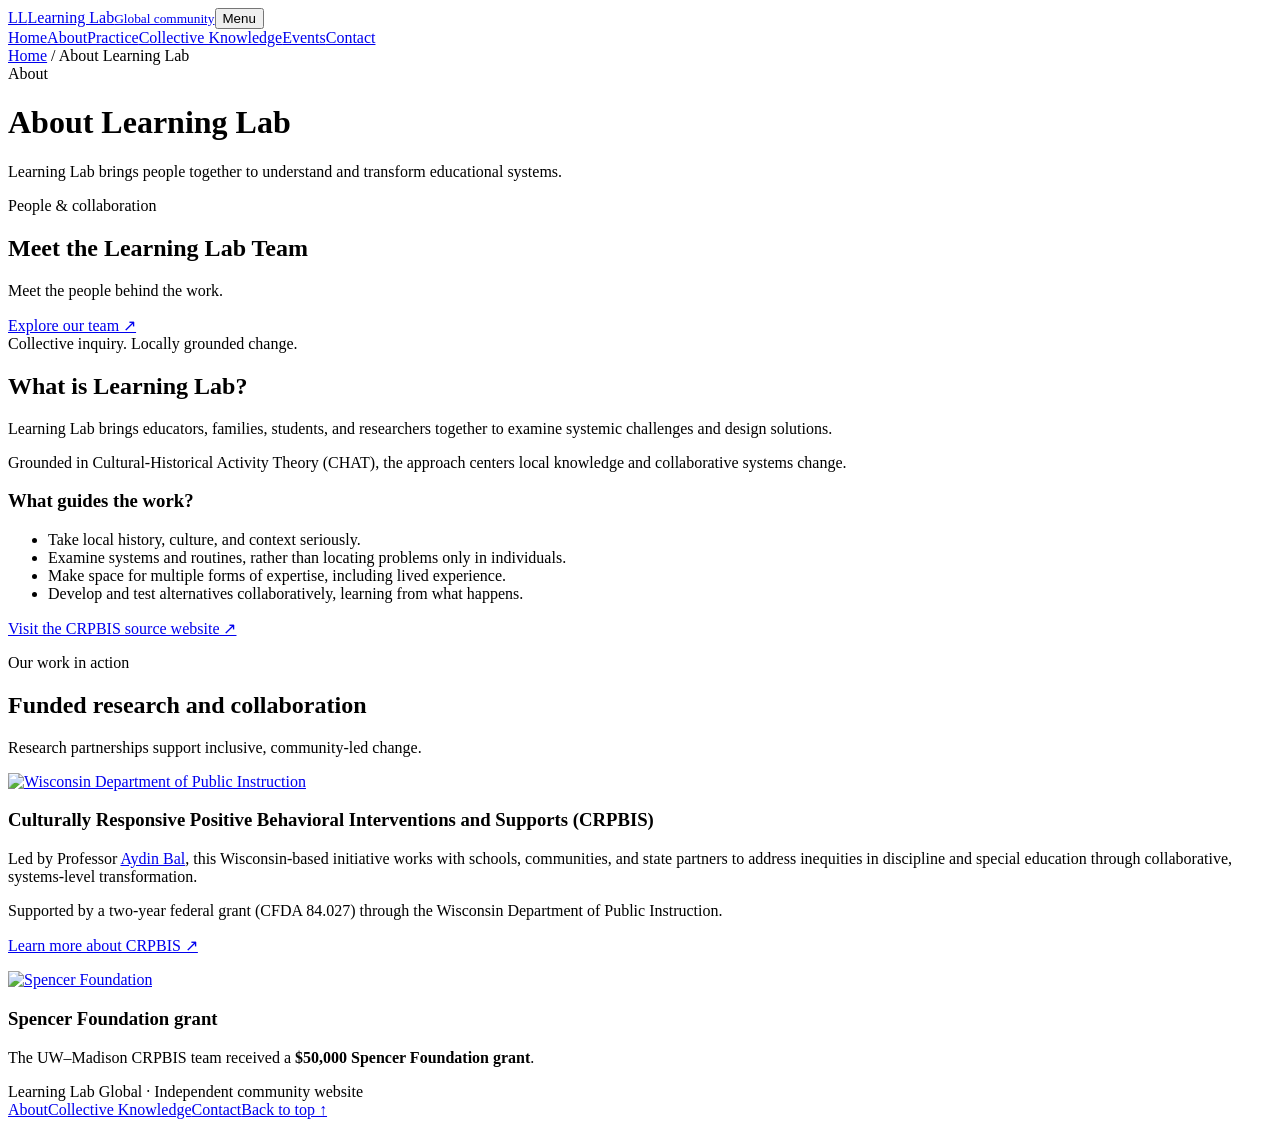
==== about.html @ 78730b58 "Add files via upload" ====
<!DOCTYPE html>

<html lang="en"><head><meta charset="utf-8"/><meta content="width=device-width, initial-scale=1" name="viewport"/><meta content="Learning Lab brings people together to understand and transform educational systems." name="description"/><title>About Learning Lab | Learning Lab Global</title><link href="https://fonts.googleapis.com" rel="preconnect"/><link crossorigin="" href="https://fonts.gstatic.com" rel="preconnect"/><link href="https://fonts.googleapis.com/css2?family=DM+Sans:wght@400;500;600;700;800&amp;family=Plus+Jakarta+Sans:wght@400;500;600;700;800&amp;display=swap" rel="stylesheet"/><link href="assets/style.css" rel="stylesheet"/></head><body id="top"><header><div class="wrap nav"><a class="brand" href="index.html"><span class="brandmark">LL</span><span>Learning Lab<small>Global community</small></span></a><button aria-controls="site-nav" aria-expanded="false" class="menu-button">Menu</button><nav aria-label="Main navigation" id="site-nav"><a href="index.html">Home</a><a aria-current="page" href="about.html">About</a><a href="practice.html">Practice</a><a href="products.html">Collective Knowledge</a><a href="events.html">Events</a><a href="contact.html">Contact</a></nav></div></header><main><div class="page-hero"><div class="wrap"><div class="breadcrumb"><a href="index.html">Home</a> / About Learning Lab</div><div class="eyebrow">About</div><h1>About Learning Lab</h1><p class="lead">Learning Lab brings people together to understand and transform educational systems.</p></div></div><section class="team-spotlight"><div class="wrap team-spotlight-inner"><div><div class="eyebrow">People &amp; collaboration</div><h2>Meet the Learning Lab Team</h2><p>Meet the people behind the work.</p><a class="button primary" href="team.html">Explore our team ↗</a></div></div></section><section class="content-section"><div class="wrap split"><div class="quote">Collective inquiry. Locally grounded change.</div><div class="body-copy"><h2>What is Learning Lab?</h2><p>Learning Lab brings educators, families, students, and researchers together to examine systemic challenges and design solutions.</p><p>Grounded in Cultural-Historical Activity Theory (CHAT), the approach centers local knowledge and collaborative systems change.</p><h3>What guides the work?</h3><ul><li>Take local history, culture, and context seriously.</li><li>Examine systems and routines, rather than locating problems only in individuals.</li><li>Make space for multiple forms of expertise, including lived experience.</li><li>Develop and test alternatives collaboratively, learning from what happens.</li></ul><p><a href="http://www.crpbis.org/" rel="noreferrer" target="_blank">Visit the CRPBIS source website ↗</a></p></div></div></section>
<section class="content-section" id="funded-work">
<div class="wrap">
<div class="eyebrow">Our work in action</div>
<h2>Funded research and collaboration</h2>
<p class="lead">Research partnerships support inclusive, community-led change.</p>
<div class="cards">
<article class="card"><div class="funder-row"><a aria-label="Visit Wisconsin Department of Public Instruction" class="funder-logo funder-logo--local" href="https://dpi.wi.gov/" rel="noopener noreferrer" target="_blank"><img alt="Wisconsin Department of Public Instruction" loading="lazy" src="assets/wisconsin-dpi-logo.png"/></a><div class="funder-copy">
<h3>Culturally Responsive Positive Behavioral Interventions and Supports (CRPBIS)</h3>
<p>Led by Professor <a href="https://rpse.education.wisc.edu/fac-staff/bal-aydin/" rel="noreferrer" target="_blank">Aydin Bal</a>, this Wisconsin-based initiative works with schools, communities, and state partners to address inequities in discipline and special education through collaborative, systems-level transformation.</p>
<p class="small">Supported by a two-year federal grant (CFDA 84.027) through the Wisconsin Department of Public Instruction.</p>
<p><a href="http://crpbis.org/" rel="noreferrer" target="_blank">Learn more about CRPBIS ↗</a></p>
</div></div></article>
<article class="card"><div class="funder-row"><a aria-label="Visit Spencer Foundation" class="funder-logo funder-logo--local" href="https://www.spencer.org/" rel="noopener noreferrer" target="_blank"><img alt="Spencer Foundation" loading="lazy" src="assets/spencer-foundation-logo.jpeg"/></a><div class="funder-copy">
<h3>Spencer Foundation grant</h3>
<p>The UW–Madison CRPBIS team received a <strong>$50,000 Spencer Foundation grant</strong>.</p>
</div></div></article>
</div>
</div>
</section>
</main><footer><div class="wrap footer-inner"><span>Learning Lab Global · Independent community website</span><div class="footer-links"><a href="about.html">About</a><a href="products.html">Collective Knowledge</a><a href="contact.html">Contact</a><a href="#top">Back to top ↑</a></div></div></footer><script src="assets/site.js"></script></body></html>
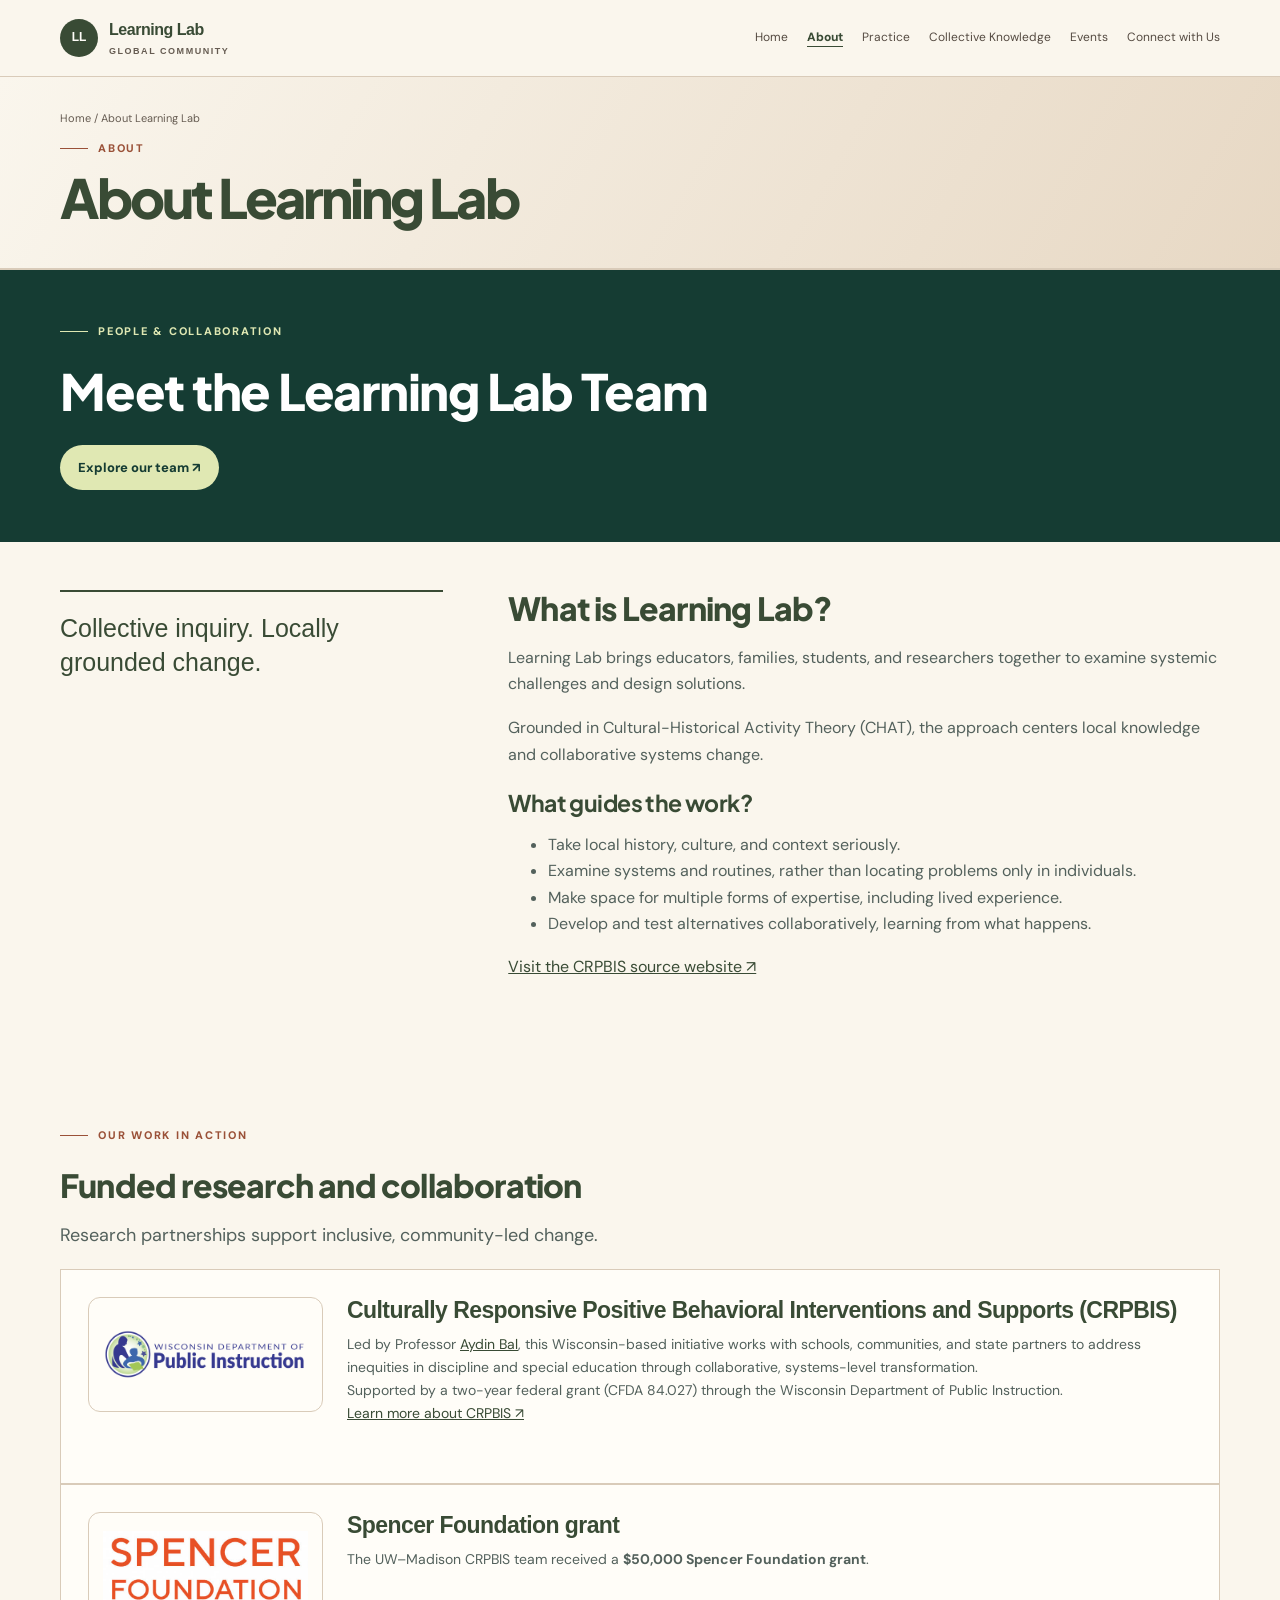
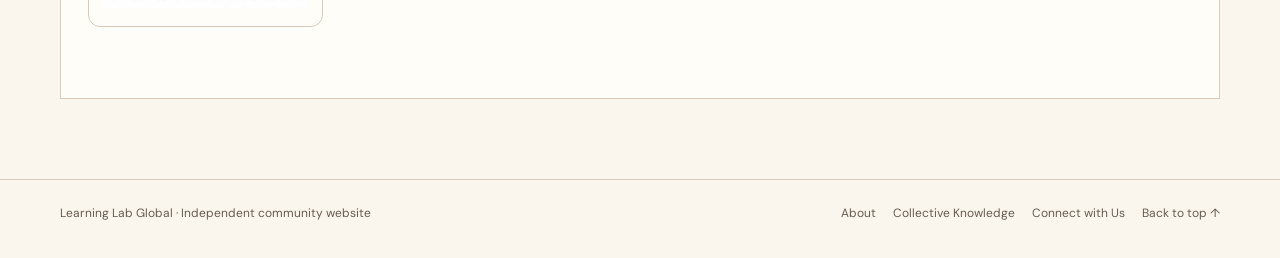
==== commit 419a504b: "Add files via upload" ====
--- a/about.html
+++ b/about.html
@@ -1,6 +1,6 @@
 <!DOCTYPE html>
 
-<html lang="en"><head><meta charset="utf-8"/><meta content="width=device-width, initial-scale=1" name="viewport"/><meta content="Learning Lab brings people together to understand and transform educational systems." name="description"/><title>About Learning Lab | Learning Lab Global</title><link href="https://fonts.googleapis.com" rel="preconnect"/><link crossorigin="" href="https://fonts.gstatic.com" rel="preconnect"/><link href="https://fonts.googleapis.com/css2?family=DM+Sans:wght@400;500;600;700;800&amp;family=Plus+Jakarta+Sans:wght@400;500;600;700;800&amp;display=swap" rel="stylesheet"/><link href="assets/style.css" rel="stylesheet"/></head><body id="top"><header><div class="wrap nav"><a class="brand" href="index.html"><span class="brandmark">LL</span><span>Learning Lab<small>Global community</small></span></a><button aria-controls="site-nav" aria-expanded="false" class="menu-button">Menu</button><nav aria-label="Main navigation" id="site-nav"><a href="index.html">Home</a><a aria-current="page" href="about.html">About</a><a href="practice.html">Practice</a><a href="products.html">Collective Knowledge</a><a href="events.html">Events</a><a href="contact.html">Contact</a></nav></div></header><main><div class="page-hero"><div class="wrap"><div class="breadcrumb"><a href="index.html">Home</a> / About Learning Lab</div><div class="eyebrow">About</div><h1>About Learning Lab</h1><p class="lead">Learning Lab brings people together to understand and transform educational systems.</p></div></div><section class="team-spotlight"><div class="wrap team-spotlight-inner"><div><div class="eyebrow">People &amp; collaboration</div><h2>Meet the Learning Lab Team</h2><p>Meet the people behind the work.</p><a class="button primary" href="team.html">Explore our team ↗</a></div></div></section><section class="content-section"><div class="wrap split"><div class="quote">Collective inquiry. Locally grounded change.</div><div class="body-copy"><h2>What is Learning Lab?</h2><p>Learning Lab brings educators, families, students, and researchers together to examine systemic challenges and design solutions.</p><p>Grounded in Cultural-Historical Activity Theory (CHAT), the approach centers local knowledge and collaborative systems change.</p><h3>What guides the work?</h3><ul><li>Take local history, culture, and context seriously.</li><li>Examine systems and routines, rather than locating problems only in individuals.</li><li>Make space for multiple forms of expertise, including lived experience.</li><li>Develop and test alternatives collaboratively, learning from what happens.</li></ul><p><a href="http://www.crpbis.org/" rel="noreferrer" target="_blank">Visit the CRPBIS source website ↗</a></p></div></div></section>
+<html lang="en"><head><meta charset="utf-8"/><meta content="width=device-width, initial-scale=1" name="viewport"/><meta content="Learning Lab brings people together to understand and transform educational systems." name="description"/><title>About Learning Lab | Learning Lab Global</title><link href="https://fonts.googleapis.com" rel="preconnect"/><link crossorigin="" href="https://fonts.gstatic.com" rel="preconnect"/><link href="https://fonts.googleapis.com/css2?family=DM+Sans:wght@400;500;600;700;800&amp;family=Plus+Jakarta+Sans:wght@400;500;600;700;800&amp;display=swap" rel="stylesheet"/><link href="assets/style.css" rel="stylesheet"/></head><body id="top"><header><div class="wrap nav"><a class="brand" href="index.html"><span class="brandmark">LL</span><span>Learning Lab<small>Global community</small></span></a><button aria-controls="site-nav" aria-expanded="false" class="menu-button">Menu</button><nav aria-label="Main navigation" id="site-nav"><a href="index.html">Home</a><a aria-current="page" href="about.html">About</a><a href="practice.html">Practice</a><a href="products.html">Collective Knowledge</a><a href="events.html">Events</a><a href="contact.html">Connect with Us</a></nav></div></header><main><div class="page-hero"><div class="wrap"><div class="breadcrumb"><a href="index.html">Home</a> / About Learning Lab</div><div class="eyebrow">About</div><h1>About Learning Lab</h1></div></div><section class="team-spotlight"><div class="wrap team-spotlight-inner"><div><div class="eyebrow">People &amp; collaboration</div><h2>Meet the Learning Lab Team</h2><a class="button primary" href="team.html">Explore our team ↗</a></div></div></section><section class="content-section"><div class="wrap split"><div class="quote">Collective inquiry. Locally grounded change.</div><div class="body-copy"><h2>What is Learning Lab?</h2><p>Learning Lab brings educators, families, students, and researchers together to examine systemic challenges and design solutions.</p><p>Grounded in Cultural-Historical Activity Theory (CHAT), the approach centers local knowledge and collaborative systems change.</p><h3>What guides the work?</h3><ul><li>Take local history, culture, and context seriously.</li><li>Examine systems and routines, rather than locating problems only in individuals.</li><li>Make space for multiple forms of expertise, including lived experience.</li><li>Develop and test alternatives collaboratively, learning from what happens.</li></ul><p><a href="http://www.crpbis.org/" rel="noreferrer" target="_blank">Visit the CRPBIS source website ↗</a></p></div></div></section>
 <section class="content-section" id="funded-work">
 <div class="wrap">
 <div class="eyebrow">Our work in action</div>
@@ -20,4 +20,4 @@
 </div>
 </div>
 </section>
-</main><footer><div class="wrap footer-inner"><span>Learning Lab Global · Independent community website</span><div class="footer-links"><a href="about.html">About</a><a href="products.html">Collective Knowledge</a><a href="contact.html">Contact</a><a href="#top">Back to top ↑</a></div></div></footer><script src="assets/site.js"></script></body></html>+</main><footer><div class="wrap footer-inner"><span>Learning Lab Global · Independent community website</span><div class="footer-links"><a href="about.html">About</a><a href="products.html">Collective Knowledge</a><a href="contact.html">Connect with Us</a><a href="#top">Back to top ↑</a></div></div></footer><script src="assets/site.js"></script></body></html>
--- a/assets/style.css
+++ b/assets/style.css
@@ -0,0 +1,290 @@
+:root{--ink:#202a29;--muted:#63716c;--paper:#f8f8f4;--white:#fff;--green:#315f50;--deep:#24463c;--lime:#d9e5a8;--line:#dfe4dc;--sand:#eeece3;--max:1160px}
+*{box-sizing:border-box}html{scroll-behavior:smooth;scroll-padding-top:90px}body{margin:0;color:var(--ink);background:var(--paper);font-family:"DM Sans",Arial,sans-serif;line-height:1.65}h1,h2,h3{font-family:"Manrope","Arial",sans-serif;letter-spacing:-.04em;line-height:1.13;margin-top:0}h1{font-size:clamp(44px,7vw,82px);margin-bottom:24px}h2{font-size:clamp(32px,4.4vw,52px);margin-bottom:18px}h3{font-size:23px;margin-bottom:10px}p{margin-top:0}a{color:inherit}.wrap{width:min(var(--max),calc(100% - 44px));margin-inline:auto}
+header{position:sticky;top:0;z-index:20;background:rgba(248,248,244,.95);backdrop-filter:blur(12px);border-bottom:1px solid var(--line)}.nav{min-height:76px;display:flex;align-items:center;justify-content:space-between;gap:20px}.brand{display:flex;align-items:center;gap:11px;text-decoration:none;font-weight:800;letter-spacing:-.03em;white-space:nowrap}.brandmark{width:38px;height:38px;border-radius:50%;display:grid;place-items:center;background:var(--green);color:white;font-size:12px;letter-spacing:0}.brand small{display:block;font-size:9px;letter-spacing:.17em;text-transform:uppercase;color:var(--muted);font-weight:700}nav{display:flex;align-items:center;gap:19px}nav a{font-size:12px;text-decoration:none;color:#45534e}nav a:hover,nav a[aria-current=page]{color:var(--green);text-decoration:underline;text-underline-offset:5px}.nav-contact{padding:9px 13px;border:1px solid var(--green);border-radius:99px}.menu-button{display:none;background:none;border:1px solid var(--line);border-radius:8px;padding:8px 11px;color:var(--ink)}
+main{min-height:65vh}.hero{padding:86px 0 72px}.eyebrow{display:flex;align-items:center;gap:10px;color:var(--green);font-size:11px;font-weight:800;letter-spacing:.16em;text-transform:uppercase;margin-bottom:23px}.eyebrow:before{content:"";height:1px;width:28px;background:currentColor}.hero-grid{display:grid;grid-template-columns:1.2fr .8fr;gap:58px;align-items:end}.hero h1{max-width:830px}.hero h1 em{font-style:normal;color:var(--green)}.lead{font-size:18px;max-width:700px;color:var(--muted)}.aside-note{border-left:1px solid var(--line);padding:8px 0 8px 24px;color:var(--muted);font-size:14px}.aside-note strong{display:block;font-family:Manrope,sans-serif;font-size:17px;color:var(--ink);margin-bottom:8px}.actions{display:flex;gap:12px;flex-wrap:wrap;margin-top:28px}.button{display:inline-flex;align-items:center;justify-content:center;padding:12px 18px;border-radius:99px;text-decoration:none;font-size:13px;font-weight:800;transition:transform .2s}.button:hover{transform:translateY(-2px)}.primary{background:var(--green);color:white}.secondary{border:1px solid var(--line)}.hero-panel{margin-top:55px;background:var(--deep);color:white;display:grid;grid-template-columns:1.1fr .9fr;border-radius:6px;overflow:hidden}.panel-copy{padding:38px 42px}.panel-copy .eyebrow{color:var(--lime)}.panel-copy h2{font-size:clamp(28px,3.3vw,40px);max-width:540px}.panel-copy p{color:#d4ded7;max-width:550px}.panel-art{min-height:250px;position:relative;overflow:hidden;background:radial-gradient(ellipse at 70% 20%,#8aa47b 0,transparent 35%),radial-gradient(ellipse at 20% 90%,#537866 0,transparent 43%),#315b4d}.orbit{position:absolute;border:1px solid #ffffff65;border-radius:50%;width:310px;height:310px;right:8%;top:-28px;transform:rotate(-25deg)}.orbit.two{width:220px;height:360px;right:25%;top:-35px;transform:rotate(35deg)}.orbit.three{width:380px;height:190px;right:-2%;top:42px;transform:rotate(25deg)}.art-dot{position:absolute;width:15px;height:15px;border-radius:50%;background:var(--lime);top:40%;left:44%;box-shadow:0 0 0 10px #d9e5a81f}
+section{padding:78px 0}.section-head{display:flex;align-items:end;justify-content:space-between;gap:30px;margin-bottom:35px}.section-no{font-size:11px;letter-spacing:.15em;text-transform:uppercase;color:var(--green);font-weight:800;margin-bottom:13px}.section-intro{max-width:370px;color:var(--muted);font-size:14px;margin-bottom:4px}.grid3{display:grid;grid-template-columns:repeat(3,1fr);gap:14px}.card{padding:27px;border:1px solid var(--line);background:rgba(255,255,255,.55);display:flex;flex-direction:column;min-height:215px;text-decoration:none}.card:hover{background:white}.card small{font-size:10px;text-transform:uppercase;letter-spacing:.13em;color:var(--green);font-weight:800;margin-bottom:25px}.card p{font-size:14px;color:var(--muted);margin-bottom:0}.card .arrow{margin-top:auto;padding-top:16px;color:var(--green);font-size:20px}.tint{background:var(--sand)}.soft{background:#eef1e9}.split{display:grid;grid-template-columns:.7fr 1.3fr;gap:65px}.quote{font-family:Manrope,sans-serif;color:var(--green);font-size:25px;line-height:1.35;border-top:2px solid var(--green);padding-top:20px}.body-copy{max-width:760px;color:#56635f}.body-copy p{margin-bottom:18px}.steps{border-top:1px solid var(--line)}.step{display:grid;grid-template-columns:42px 1fr;gap:15px;padding:19px 0;border-bottom:1px solid var(--line)}.stepnum{color:var(--green);font-size:12px;font-weight:800}.step h3{font-size:18px;margin-bottom:5px}.step p{font-size:13px;color:var(--muted);margin:0}.list{border-top:1px solid var(--line)}.list-row{display:grid;grid-template-columns:120px 1fr auto;gap:20px;align-items:center;padding:23px 0;border-bottom:1px solid var(--line)}.list-row h3{font-size:21px;margin-bottom:5px}.list-row p{font-size:14px;color:var(--muted);margin:0}.tag{font-size:10px;text-transform:uppercase;letter-spacing:.12em;color:var(--green);font-weight:800}.map-shell{background:#e8eee6;border:1px solid var(--line);padding:15px;border-radius:6px}.map-shell iframe{width:100%;height:390px;border:0;border-radius:3px;background:#e5e9e2}.map-note{font-size:12px;color:var(--muted);margin:12px 4px 2px}.callout{padding:30px;background:var(--deep);color:white;border-radius:5px}.callout p{color:#d6e0d9;margin-bottom:0}.callout h3{font-size:26px}.profile-placeholder{padding:24px;border:1px dashed #a9b7ad;background:#ffffff65;font-size:13px;color:var(--muted)}.resource-list{display:grid;grid-template-columns:1fr 1fr;gap:14px}.resource{padding:23px;border:1px solid var(--line);text-decoration:none}.resource h3{font-size:19px}.resource p{font-size:13px;color:var(--muted);margin-bottom:0}.notice{font-size:12px;color:var(--muted);padding:12px 0}.contact-box{display:flex;align-items:center;justify-content:space-between;gap:30px;background:var(--lime);padding:38px 42px;border-radius:5px}.contact-box p{color:#53634b;margin-bottom:0}.contact-box .button{background:var(--ink);color:white;white-space:nowrap}footer{border-top:1px solid var(--line);padding:24px 0 34px;color:var(--muted);font-size:12px}.footer-inner{display:flex;justify-content:space-between;gap:18px;flex-wrap:wrap}.footer-links{display:flex;gap:17px}.footer-links a{text-decoration:none}.page-hero{padding:74px 0 48px;border-bottom:1px solid var(--line)}.page-hero h1{font-size:clamp(42px,6vw,70px);max-width:850px}.page-hero .lead{max-width:780px}.breadcrumb{font-size:11px;color:var(--muted);margin-bottom:22px}.breadcrumb a{text-decoration:none}.content-section{padding:48px 0 80px}.content-section h2{font-size:32px}.content-section h3{margin-top:22px}.content-section p,.content-section li{color:#53615c}.content-section a{color:var(--green)}
+@media(max-width:920px){nav{gap:12px}nav a{font-size:11px}.hero-grid{gap:30px}.split{gap:35px}}
+@media(max-width:760px){.wrap{width:calc(100% - 32px)}.nav{min-height:70px}.menu-button{display:block}nav{display:none;position:absolute;top:70px;left:0;right:0;background:var(--paper);padding:20px 24px 25px;border-bottom:1px solid var(--line);align-items:flex-start;flex-direction:column;gap:16px}nav.open{display:flex}nav a{font-size:14px}.hero{padding:58px 0 55px}.hero-grid,.hero-panel,.split{grid-template-columns:1fr;gap:27px}.aside-note{border-left:0;border-top:1px solid var(--line);padding:20px 0 0}.panel-art{min-height:180px}.panel-copy{padding:28px}.section-head{display:block}.section-intro{margin-top:16px}.grid3,.resource-list{grid-template-columns:1fr}.card{min-height:180px}.list-row{grid-template-columns:1fr auto;gap:7px 15px}.list-row .tag{grid-column:1/-1}.contact-box{display:block;padding:28px 24px}.contact-box .button{margin-top:22px}.map-shell iframe{height:300px}}
+@media(prefers-reduced-motion:reduce){html{scroll-behavior:auto}*,*:before,*:after{transition:none!important}}
+
+/* Learning Lab team profiles */
+.team-grid{display:grid;grid-template-columns:repeat(3,minmax(0,1fr));gap:18px}.team-card{border:1px solid var(--line);background:rgba(255,255,255,.7);overflow:hidden;min-width:0}.team-photo{display:block;width:100%;height:290px;object-fit:cover;object-position:center 30%;background:var(--sand)}.team-card-copy{padding:20px 21px 22px}.team-card-copy h3{font-size:20px;margin:0 0 6px}.team-affiliation{font-size:13px;color:var(--muted);margin:0}.team-card-text{min-height:170px;display:flex;flex-direction:column}.team-initials{height:105px;display:grid;place-items:center;background:var(--deep);color:var(--lime);font:700 30px Manrope,sans-serif;letter-spacing:.04em}.team-card-text .team-card-copy{padding-top:17px}@media(max-width:760px){.team-grid{grid-template-columns:repeat(2,minmax(0,1fr))}.team-photo{height:240px}}@media(max-width:480px){.team-grid{grid-template-columns:1fr}.team-photo{height:300px}}
+
+.publication-list{display:grid;gap:0;border-top:1px solid var(--line)}.publication-item{padding:26px 0;border-bottom:1px solid var(--line);max-width:900px}.publication-item h3{font-size:clamp(20px,2.4vw,27px);line-height:1.3;margin-bottom:10px}.publication-item h3 a{text-decoration:none;color:var(--deep)}.publication-item h3 a:hover{text-decoration:underline;text-underline-offset:4px}.publication-item p{margin-bottom:5px;color:var(--muted)}.publication-item .publication-authors{color:var(--ink);margin-bottom:3px}
+
+
+/* 2026 editorial palette and accessible, more prominent headings */
+:root{--ink:#18332c;--muted:#4e6059;--paper:#fbfaf5;--green:#155d4c;--deep:#153c33;--lime:#e0e8b3;--line:#d6dfd6;--sand:#f1e9dd}
+body{background:var(--paper)}
+h1,h2,h3{color:var(--deep)}
+.hero h1,.page-hero h1{color:#123c32;letter-spacing:-.055em;font-weight:800}
+.hero h1 em{color:#ad4d2d}
+.hero .eyebrow,.page-hero .eyebrow{color:#9a472d}
+.page-hero{background:linear-gradient(118deg,#e2ede6 0%,#f6f3e9 58%,#f5e8da 100%);border-bottom:2px solid #d4dfd5}
+.hero-panel h2,.callout h3,.contact-box h2{color:inherit}
+.brandmark{background:#155d4c}
+nav a[aria-current=page]{font-weight:800}
+.publication-item h3 a{color:#155d4c}
+.publication-item h3 a:hover{color:#a3452a}
+/* Show every portrait without cropping; click opens the original asset. */
+.team-card{border-radius:12px;box-shadow:0 8px 26px rgba(21,60,51,.08);background:#fff;transition:transform .18s,box-shadow .18s}
+.team-card:hover{transform:translateY(-3px);box-shadow:0 14px 30px rgba(21,60,51,.13)}
+.team-photo-link{display:flex;flex-direction:column;align-items:center;justify-content:center;padding:12px;background:#eef1eb;text-decoration:none;min-height:310px}
+.team-card .team-photo{display:block;width:100%;height:275px;object-fit:contain;object-position:center;background:#eef1eb;border-radius:5px}
+.photo-hint{font-size:11px;color:#155d4c;font-weight:700;margin-top:7px}
+.team-photo-link:focus-visible{outline:3px solid #b25433;outline-offset:-3px}
+.team-card-copy h3{color:#153c33}
+/* Team is now a prominent feature immediately below About's page heading. */
+.team-spotlight{padding:52px 0;background:#153c33;color:#fff}
+.team-spotlight-inner{display:grid;grid-template-columns:1.2fr 1fr;align-items:center;gap:36px}
+.team-spotlight h2{color:#fff;font-size:clamp(32px,4vw,50px);margin:0 0 15px}
+.team-spotlight p{color:#e2ece6;max-width:520px}
+.team-spotlight .eyebrow{color:#dfe8b3}
+.team-spotlight .button.primary{background:#e0e8b3;color:#153c33;margin-top:10px}
+.spotlight-portraits{display:grid;grid-template-columns:repeat(4,minmax(0,1fr));gap:9px}
+.spotlight-portraits img{width:100%;height:148px;object-fit:contain;background:#f1f3ed;border-radius:6px}
+@media(max-width:760px){.team-spotlight-inner{grid-template-columns:1fr}.team-spotlight{padding:40px 0}.spotlight-portraits img{height:120px}.team-photo-link{min-height:260px}.team-card .team-photo{height:225px}}
+@media(max-width:480px){.team-card .team-photo{height:290px}}
+
+/* Collective Knowledge and team-photo refinements */
+.publication-item h3 a { color: #104d3f !important; font-weight: 800; text-decoration-color: #bf633f; text-decoration-thickness: 2px; text-underline-offset: 4px; }
+.publication-item h3 a:hover, .publication-item h3 a:focus-visible { color: #a04425 !important; text-decoration-color: currentColor; }
+.publication-item .publication-authors { color: #263a36; font-weight: 650; }
+.publication-item p { color: #354943; }
+.team-spotlight-inner { grid-template-columns: 1fr !important; }
+.team-spotlight .spotlight-portraits { display: none !important; }
+.team-photo-link { cursor: zoom-in; }
+.photo-lightbox { width: min(94vw, 1050px); max-width: 1050px; max-height: 94vh; padding: 16px; border: 0; border-radius: 14px; background: #fff; box-shadow: 0 20px 80px #0a201b55; }
+.photo-lightbox::backdrop { background: rgba(5,23,19,.83); }
+.photo-lightbox .lightbox-top { display: flex; justify-content: space-between; align-items: center; gap: 12px; padding: 2px 4px 12px; color: #143e32; font-weight: 750; }
+.photo-lightbox button { cursor: pointer; border: 1px solid #b9cfc4; border-radius: 8px; padding: 7px 13px; background: #e9f1ec; color: #143e32; font: inherit; }
+.photo-lightbox img { display: block; width: 100%; max-height: calc(94vh - 95px); object-fit: contain; background: #f4f5f3; }
+.learning-lab-tv { background: #eaf1ec; }
+.tv-feature { display: grid; grid-template-columns: minmax(220px,.8fr) minmax(0,1.3fr); gap: clamp(22px,4vw,52px); align-items: center; background: #173f35; color: #fff; padding: clamp(22px,4vw,48px); border-radius: 18px; }
+.tv-feature .tv-copy h3 { color: #fff; font-size: clamp(1.45rem,2.6vw,2.4rem); line-height: 1.2; }
+.tv-feature .tv-copy p { color: #e0ede6; }
+.tv-kicker { color: #f6bd8e; text-transform: uppercase; letter-spacing: .12em; font-size: .78rem; font-weight: 800; }
+.tv-feature .button.primary { background: #f4c49d; color: #173f35; border-color: #f4c49d; }
+.video-frame { position: relative; width: 100%; aspect-ratio: 16 / 9; overflow: hidden; border-radius: 12px; background: #081e19; }
+.video-frame iframe { position: absolute; inset: 0; width: 100%; height: 100%; border: 0; }
+.video-caption { font-size: .88rem; color: #e1eae4; margin: 10px 0 0; }
+.video-caption a { color: #f7cda7; }
+@media(max-width: 720px) { .tv-feature { grid-template-columns: 1fr; } }
+
+/* Video fallback for file:// previews, where YouTube cannot receive an HTTP referrer. */
+.video-fallback{position:relative;display:flex;align-items:center;justify-content:center;width:100%;min-height:250px;aspect-ratio:16/9;overflow:hidden;background:#10241f;color:white;border-radius:12px}.video-fallback img{position:absolute;inset:0;width:100%;height:100%;object-fit:cover;opacity:.45}.video-fallback-actions{position:relative;z-index:1;text-align:center;display:flex;align-items:center;flex-direction:column;gap:12px;padding:24px}.video-fallback-actions span{font-size:.85rem;color:#fff}.video-frame iframe{width:100%;aspect-ratio:16/9;border:0}
+
+/* Team biography profiles */
+.profile-detail[hidden] { display:none!important; }
+.profile-dialog { width:min(880px,calc(100% - 28px)); max-height:88vh; overflow:auto; border:1px solid #c8d9ce; border-radius:18px; padding:0; background:#fffdf9; color:#17362e; box-shadow:0 25px 75px #102b2a55; }
+.profile-dialog::backdrop { background:rgba(10,32,29,.7); }
+.profile-dialog-bar { position:sticky;top:0;z-index:2;display:flex;justify-content:space-between;align-items:center;gap:12px;padding:13px 22px;background:#e9f1e9;border-bottom:1px solid #c8d9ce;font-size:.85rem;font-weight:700;letter-spacing:.04em; }
+#profile-close { background:#174b3e;color:white;border:0;border-radius:8px;padding:9px 14px;cursor:pointer;font:inherit; }
+.profile-layout { display:grid;grid-template-columns:minmax(155px,210px) 1fr;gap:30px;padding:28px; }
+.profile-detail-photo { display:block;width:100%;max-height:260px;object-fit:contain;object-position:center;border-radius:12px;background:#f0f3ee; }
+.profile-detail-initials { display:grid;place-items:center;height:170px;border-radius:12px;background:#e2ebe4;font-size:2.5rem;color:#174b3e; }
+.profile-content h2 { margin:0 0 6px;color:#174b3e;font-size:clamp(1.5rem,3vw,2.1rem); }
+.profile-affiliation { color:#596d62;font-weight:600;margin:0 0 20px; }
+.profile-bio p { margin:0 0 1rem;line-height:1.7; }
+.profile-bio-pending { color:#65746b;font-style:italic; }
+.profile-contact { display:flex;flex-direction:column;gap:10px;margin-top:18px; }
+.profile-contact a { display:flex;align-items:center;gap:9px;color:#124d3e;font-weight:700;text-decoration:underline;text-underline-offset:3px;overflow-wrap:anywhere; }
+.profile-icon { width:19px;height:19px;flex-shrink:0; }
+.profile-text-button { border:0;background:transparent;padding:0;color:#135442;text-decoration:underline;cursor:pointer;font:inherit;font-size:.86rem; }
+.team-photo-link .photo-hint { font-size:.85rem; }
+@media(max-width:600px) { .profile-layout { grid-template-columns:1fr;gap:20px;padding:20px; } .profile-aside { max-width:260px; } .profile-detail-photo { max-height:210px; } }
+
+/* ORCID, funder logos and contact form */
+.orcid-icon { display:inline-flex;align-items:center;justify-content:center;flex:0 0 auto;
+  width:20px;height:20px;border-radius:50%;background:#a6ce39;color:#17280a;
+  font-size:10px;font-weight:800;letter-spacing:-.03em; }
+.funder-logo { display:inline-flex;align-items:center;justify-content:center;position:relative;
+  max-width:100%;min-height:95px;padding:14px;margin:0 0 1.1rem;border-radius:12px;
+  background:#f5f7f7;border:1px solid #dbe5e0; }
+.funder-logo img { display:block;width:auto;max-width:min(100%,320px);max-height:85px;object-fit:contain; }
+.funder-logo--spencer { background:#193d35;min-width:210px; }
+.funder-logo .logo-fallback { display:none;font-weight:700;color:#1d463b; }
+.funder-logo--spencer .logo-fallback { color:white; }
+.funder-logo img:not([src]) + .logo-fallback { display:block; }
+.contact-form-wrap { margin:1.5rem 0;padding:1.6rem;background:#f1f6f2;
+  border:1px solid #d2e1d7;border-radius:16px; }
+.contact-form-wrap h3 { color:#174b3e;margin:0 0 .5rem; }
+#learninglab-contact-form { display:grid;gap:.6rem; }
+#learninglab-contact-form label { margin-top:.5rem;font-weight:700;color:#173d32; }
+#learninglab-contact-form input, #learninglab-contact-form textarea {
+  width:100%;box-sizing:border-box;border:1px solid #9caf9f;border-radius:8px;
+  padding:12px;background:#fff;color:#172e28;font:inherit; }
+#learninglab-contact-form input:focus, #learninglab-contact-form textarea:focus {
+  outline:2px solid #2b7861;outline-offset:2px; }
+#learninglab-contact-form button { justify-self:start;margin-top:1rem;cursor:pointer; }
+.form-note { font-size:.87rem;color:#4c6558;line-height:1.5; }
+
+/* Compact interior page introductions, so content appears sooner */
+.page-hero { padding:32px 0 28px; }
+.page-hero .breadcrumb { margin-bottom:12px; }
+.page-hero .eyebrow { margin-bottom:10px; }
+.page-hero h1 { font-size:clamp(34px,4.5vw,54px);margin-bottom:12px;line-height:1.13; }
+.page-hero .lead { font-size:clamp(15px,1.5vw,18px);line-height:1.55;max-width:800px;margin-bottom:0; }
+.page-hero + .content-section { padding-top:36px; }
+/* Tighter home introduction and custom thematic visual */
+.hero { padding-top:50px;padding-bottom:40px; }
+.hero-panel { margin-top:34px; }
+.collaborative-art { background:#173b36;min-height:300px;display:grid;place-items:center;padding:0; }
+.collaboration-diagram { width:100%;height:100%;min-height:300px;display:block; }
+/* Funding logos on left, project descriptions on right */
+.funder-row { display:grid;grid-template-columns:minmax(150px,235px) minmax(0,1fr);gap:24px;align-items:start; }
+.funder-logo--local { display:flex;align-items:center;justify-content:center;min-width:0;min-height:115px;
+ padding:14px;background:#fff;border:1px solid #dce5df;border-radius:12px;margin:0; }
+.funder-logo--local img { width:100%;max-width:100%;max-height:120px;object-fit:contain; }
+.funder-copy { min-width:0; }
+.funder-copy h3 { margin-top:0; }
+@media(max-width:640px) {
+ .page-hero { padding:25px 0 22px; }
+ .page-hero h1 { font-size:clamp(32px,8vw,44px); }
+ .funder-row { grid-template-columns:1fr;gap:14px; }
+ .funder-logo--local { width:min(100%,250px);min-height:80px; }
+ .collaborative-art,.collaboration-diagram { min-height:230px; }
+}
+
+/* Contemporary Academic typography: Manrope headings + DM Sans body. */
+:root { --font-heading: "Manrope", Arial, sans-serif; --font-body: "DM Sans", Arial, sans-serif; }
+body, p, li, label, input, textarea, button, nav, .breadcrumb, .lead, .publication-authors, .profile-bio, .team-affiliation { font-family: var(--font-body); }
+h1, h2, h3, h4, h5, h6, .brand, .hero-panel h2, .card h3, .publication-item h3, .profile-content h2 { font-family: var(--font-heading); }
+h1, h2 { font-weight: 800; letter-spacing: -.045em; }
+h3, h4 { font-weight: 700; letter-spacing: -.025em; }
+
+/* November 2026 homepage, publications and event refinements */
+.hero h1 { font-size:clamp(36px,4.5vw,58px)!important;line-height:1.12;max-width:740px;letter-spacing:-.045em; }
+.hero { padding-top:38px;padding-bottom:28px; }
+.hero-grid { gap:28px; }
+.hero .lead { font-size:clamp(16px,1.5vw,19px);line-height:1.55; }
+.hero-panel { margin-top:25px; }
+.community-art { background:#e9f0e9;min-height:260px;overflow:hidden;display:flex;align-items:center;justify-content:center; }
+.community-art img { display:block;width:100%;height:100%;min-height:260px;max-height:360px;object-fit:cover;object-position:center; }
+.publication-item h3 a { color:#164ca0!important;text-decoration:underline!important;text-decoration-thickness:1.5px;text-underline-offset:4px; }
+.publication-item h3 a:hover,.publication-item h3 a:focus-visible { color:#a34123!important;text-decoration-thickness:2.5px; }
+.publication-item h3 a:focus-visible { outline:3px solid #e8a35d;outline-offset:3px; }
+.event-listing { background:#fff;border:1px solid #d0ded7;border-radius:16px;padding:24px;margin:22px 0;box-shadow:0 8px 24px rgba(21,55,44,.06); }
+.event-date { display:inline-block;background:#e5f0e5;color:#174b3e;font-weight:800;font-size:.8rem;padding:5px 11px;border-radius:8px;margin-bottom:12px; }
+.event-listing summary { cursor:pointer;list-style:none;color:#124e83;font:800 clamp(20px,2.2vw,27px)/1.3 'Manrope',sans-serif;text-decoration:underline;text-underline-offset:4px; }
+.event-listing summary::-webkit-details-marker { display:none; }
+.event-listing summary:after { content:'  +';color:#174b3e; }
+.event-listing[open] summary:after { content:'  −'; }
+.event-listing summary:hover { color:#a34123; }
+.event-meta { color:#334e48;margin:12px 0; }
+.event-description { padding:16px 0 0;border-top:1px solid #e0e8e1;margin-top:15px; }
+.event-description p { margin:0 0 12px; }
+.event-rsvp { display:inline-block;margin-top:8px; }
+@media(max-width:640px) { .hero h1 { font-size:clamp(32px,8vw,43px)!important; } .community-art,.community-art img { min-height:200px; } .event-listing { padding:18px; } }
+
+/* Earth Tones & Clay — visual palette + typography only; all site content and layout retained. */
+:root {
+ --ink:#3D3530; --muted:#665c52; --paper:#FAF6ED; --white:#fffdf8;
+ --green:#394B35; --deep:#394B35; --lime:#E7D8C4;
+ --line:#d9cbb9; --sand:#E7D8C4; --accent:#BB7659;
+}
+body {font-family:'DM Sans',Arial,sans-serif;color:#3D3530;background:#FAF6ED;}
+h1,h2,h3,h4,h5,h6,.event-listing summary {font-family:'Plus Jakarta Sans','DM Sans',Arial,sans-serif;letter-spacing:-.025em;}
+header {background:rgba(250,246,237,.97);border-bottom-color:#d9cbb9;}
+nav a {color:#554b42;}
+nav a:hover,nav a[aria-current=page],.brand {color:#394B35;}
+.brandmark,.button.primary,.button,.contact-box .button {background:#394B35;color:#fffdf8;}
+.button.secondary {background:transparent;color:#394B35;border-color:#394B35;}
+.page-hero {background:linear-gradient(120deg,#FAF6ED 0%,#E7D8C4 100%);border-bottom-color:#d9cbb9;}
+.page-hero h1,.hero h1,h1,h2,h3,.team-card-copy h3,.profile-content h2 {color:#394B35;}
+.page-hero .eyebrow,.hero .eyebrow,.eyebrow,.section-no {color:#9a5138;}
+.hero-panel {background:#394B35;color:#fffdf8;}
+.hero-panel h2,.hero-panel h3,.panel-copy h2 {color:#fffdf8;}
+.panel-copy .eyebrow {color:#E7D8C4;}
+.tint {background:#E7D8C4;}
+.soft {background:#f2e9dd;}
+.card,.team-card,.event-listing {background:#fffdf8;border-color:#d9cbb9;}
+.card:hover,.team-card:hover {background:#fffaf2;}
+.card small {color:#94583f;}
+.contact-box {background:#E7D8C4;}
+.contact-box p,.section-intro,.lead,.body-copy,.aside-note {color:#514840;}
+.team-feature {background:linear-gradient(125deg,#f2e7d8,#FAF6ED)!important;border-color:#d5baa3!important;}
+.team-feature h2 {color:#394B35!important;}
+.team-photo-link,.team-card .team-photo {background:#f2e9dd;}
+.profile-dialog {background:#fffdf8;color:#3D3530;border-color:#d9cbb9;}
+.profile-dialog-bar {background:#E7D8C4;border-bottom-color:#d9cbb9;}
+#profile-close {background:#394B35;}
+.profile-contact a,.profile-text-button {color:#785039;}
+.profile-affiliation {color:#665c52;}
+.profile-detail-initials {background:#E7D8C4;color:#394B35;}
+.funder-logo--local {background:#fffdf8;border-color:#d9cbb9;}
+.contact-form-wrap {background:#f2e9dd;border-color:#d9cbb9;}
+.contact-form-wrap h3,#learninglab-contact-form label {color:#394B35;}
+#learninglab-contact-form input,#learninglab-contact-form textarea {border-color:#baa996;color:#3D3530;background:#fffdf8;}
+#learninglab-contact-form input:focus,#learninglab-contact-form textarea:focus {outline-color:#BB7659;}
+#learninglab-contact-form button {background:#394B35;color:white;}
+.publication-item h3 a {color:#92503c!important;text-decoration:underline!important;text-decoration-thickness:1.5px;text-underline-offset:4px;}
+.publication-item h3 a:hover,.publication-item h3 a:focus-visible {color:#394B35!important;text-decoration-thickness:2.5px;}
+.publication-item h3 a:focus-visible {outline:3px solid #BB7659;outline-offset:3px;}
+.event-listing {box-shadow:0 8px 24px rgba(61,53,48,.06);}
+.event-date {background:#E7D8C4;color:#394B35;}
+.event-listing summary {color:#92503c;font-weight:700;}
+.event-listing summary:after {color:#394B35;}
+.event-listing summary:hover {color:#394B35;}
+.event-meta {color:#665c52;}
+.event-description {border-top-color:#d9cbb9;}
+/* Keep typography consistent in previously custom-styled callouts. */
+.aside-note strong {font-family:'Plus Jakarta Sans','DM Sans',Arial,sans-serif;color:#394B35;}
+
+/* Learning Lab methodology: iterative cycle, replacing numbered steps */
+.method-visual { margin:25px 0 30px;padding:22px 15px;border:1px solid #d8c7b3;border-radius:20px;background:#FAF6ED;color:#3D3530; }
+.method-intro { text-align:center;font-weight:600;color:#394B35;margin:0 0 12px; }
+.method-cycle { position:relative;max-width:680px;aspect-ratio:680 / 430;margin:auto; }
+.method-arrows { position:absolute;inset:0;width:100%;height:100%; }
+.method-center { position:absolute;top:50%;left:50%;transform:translate(-50%,-50%);width:28%;aspect-ratio:1;border-radius:50%;display:flex;flex-direction:column;align-items:center;justify-content:center;text-align:center;background:#394B35;color:#FAF6ED; }
+.method-center strong { font-size:clamp(13px,2vw,21px);line-height:1.25; }.method-center span { font-size:clamp(9px,1.1vw,12px);margin-top:7px; }
+.method-node { position:absolute;width:34%;min-height:92px;padding:9px 12px;text-align:center;background:#fffdfa;border:1px solid #d8c7b3;border-radius:14px;box-shadow:0 4px 12px #394b3514; }
+.method-node h3 { margin:0 0 5px;color:#394B35;font-size:clamp(12px,1.65vw,17px);line-height:1.3; }.method-node p { margin:0;font-size:clamp(10px,1.25vw,13px);line-height:1.4;color:#594e43; }.method-node>span { color:#BB7659;font-size:19px;font-weight:700; }
+.method-node--top { top:0;left:33%; }.method-node--right { top:34%;right:0; }.method-node--bottom { bottom:0;left:33%; }.method-node--left { top:34%;left:0; }
+@media(max-width:680px) { .method-cycle { aspect-ratio:auto;display:grid;grid-template-columns:1fr 1fr;gap:12px; }.method-arrows { display:none; }.method-center,.method-node { position:static;transform:none;width:auto;min-height:0; }.method-center { grid-column:1/-1;aspect-ratio:auto;border-radius:14px;padding:16px; }.method-center strong { font-size:17px; }.method-node { padding:14px 9px; }.method-node h3 { font-size:14px; }.method-node p { font-size:12px; } }
+
+/* Marked geographic locations for Learning Lab examples */
+.learning-lab-location-map {width:100%;height:390px;border-radius:4px;background:#E7D8C4;z-index:0}
+.map-location-list {font-size:13px;color:#394B35;margin:12px 0 0;font-weight:600}
+@media(max-width:600px){.learning-lab-location-map{height:320px}}
+
+/* Offline-safe, self-contained Learning Lab map (no external map library). */
+.map-shell .ll-world-map-image{display:block;width:100%;height:auto;max-height:480px;object-fit:contain;background:#E7D8C4;border-radius:5px}
+.ll-practice-map{margin:22px 0 32px}
+
+/* Clickable project information on self-contained map */
+.ll-interactive-map {position:relative;width:100%;}
+.ll-interactive-map .ll-world-map-image {display:block;width:100%;height:auto;}
+.ll-map-hotspot {position:absolute;transform:translate(-50%,-50%);width:clamp(25px,3vw,39px);height:clamp(25px,3vw,39px);border:2px solid transparent;background:transparent;border-radius:50%;cursor:pointer;z-index:2;padding:0;}
+.ll-map-hotspot:hover,.ll-map-hotspot:focus-visible,.ll-map-hotspot[aria-expanded="true"] {outline:3px solid #394B35;outline-offset:2px;background:#FAF6ED55;}
+.ll-map-detail[hidden]{display:none!important;}
+.ll-map-detail {position:absolute;z-index:5;left:50%;top:50%;transform:translate(-50%,-50%);width:min(370px,88%);padding:24px 22px;background:#FAF6ED;color:#3D3530;border:2px solid #394B35;border-radius:16px;box-shadow:0 12px 35px #263b3566;text-align:left;}
+.ll-map-detail h3{margin:0 32px 14px 0;color:#394B35;font-size:1.25rem;}
+.ll-map-detail p{margin:8px 0;line-height:1.5;}
+.ll-map-detail-close {position:absolute;right:12px;top:10px;border:0;background:transparent;color:#394B35;font-size:27px;line-height:1;cursor:pointer;padding:4px 8px;}
+.ll-map-detail-close:focus-visible{outline:2px solid #394B35;}
+.ll-map-hint {margin:10px 0 0;font-size:.9rem;color:#394B35;}
+
+/* Geographic map treatment: ocean-blue background and blue map interaction */
+.ll-interactive-map{background:#DCEEF8;border:1px solid #B9D5E5;border-radius:12px;overflow:hidden}
+.ll-map-hotspot:hover,.ll-map-hotspot:focus-visible,.ll-map-hotspot[aria-expanded="true"]{outline-color:#1565A9;background:#DCEEF855}
+.ll-map-hint{color:#28516B}
+
+/* Visible, keyboard-accessible map pins: clickable dot is the actual button. */
+.ll-interactive-map .ll-map-hotspot {
+  appearance:none!important;display:block!important;box-sizing:border-box!important;
+  width:26px!important;height:26px!important;min-width:26px!important;min-height:26px!important;
+  padding:0!important;margin:0!important;border:5px solid #ffffff!important;
+  border-radius:50%!important;background:#1565A9!important;
+  box-shadow:0 0 0 2px #124f82,0 3px 8px #153b5866!important;
+  opacity:1!important;visibility:visible!important;cursor:pointer!important;
+  transform:translate(-50%,-50%)!important;z-index:4!important;
+  touch-action:manipulation;
+}
+.ll-interactive-map .ll-map-hotspot:hover,
+.ll-interactive-map .ll-map-hotspot:focus-visible,
+.ll-interactive-map .ll-map-hotspot[aria-expanded="true"] {
+  background:#F0A34C!important;box-shadow:0 0 0 5px #1565A955,0 3px 8px #153b5866!important;
+  outline:2px solid #153b58!important;outline-offset:3px!important;
+}
+@media(max-width:600px){.ll-interactive-map .ll-map-hotspot{width:24px!important;height:24px!important;min-width:24px!important;min-height:24px!important;border-width:4px!important}}
